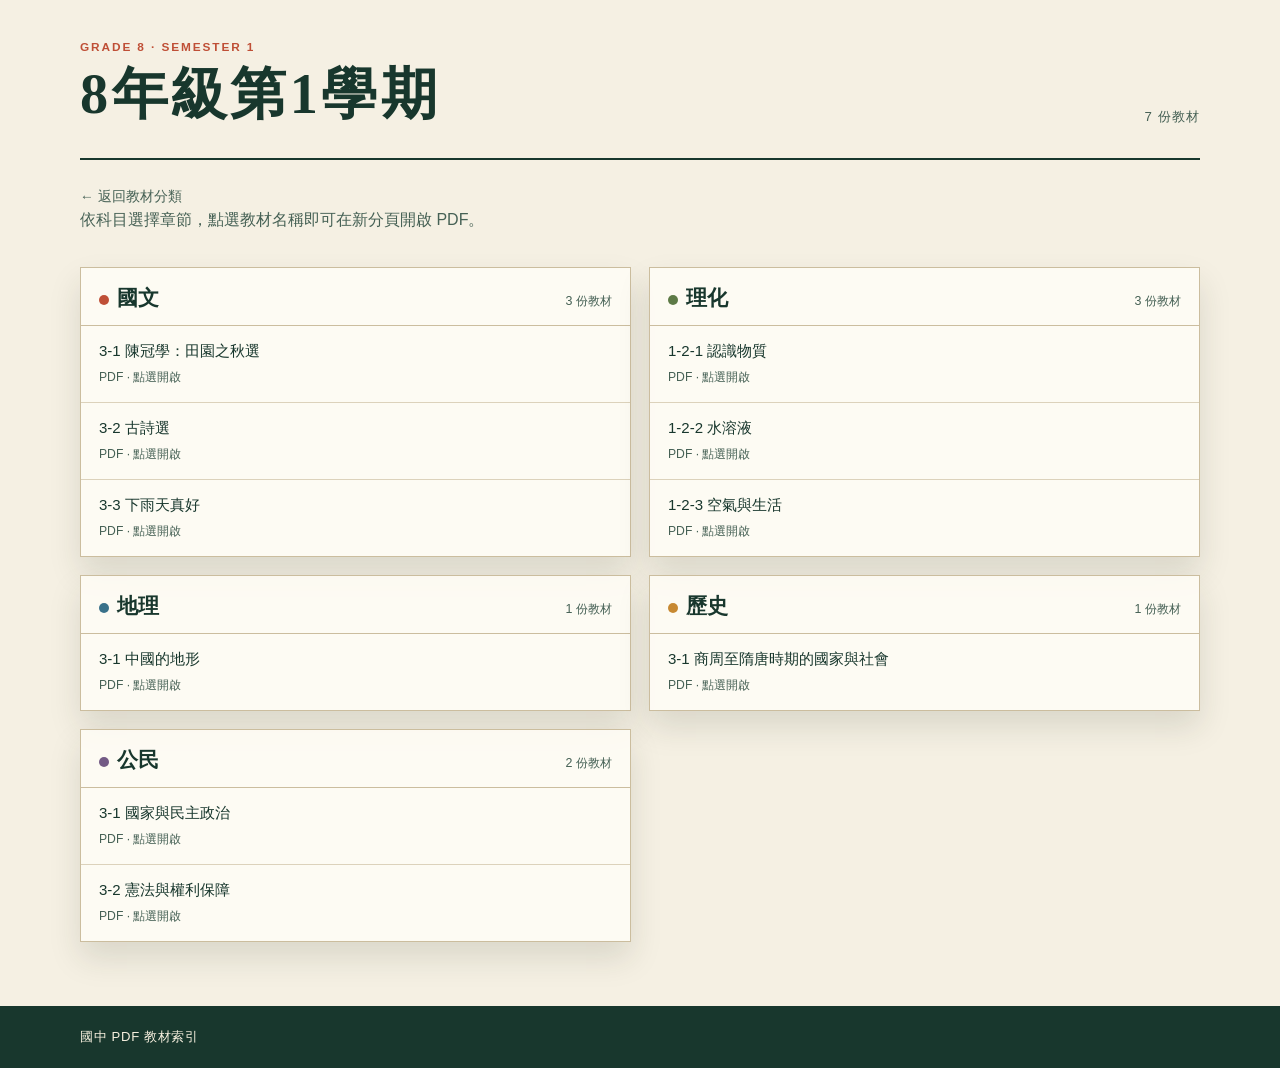
==== grade8-sem1.html @ bbd486d7 "Initial PDF textbook index website" ====
<!doctype html>
<html lang="zh-Hant"><head><meta charset="utf-8"><meta name="viewport" content="width=device-width, initial-scale=1"><title>8年級第1學期｜國中PDF教材</title><link rel="stylesheet" href="styles.css"></head>
<body><header class="site-header"><div><p class="eyebrow">GRADE 8 · SEMESTER 1</p><h1>8年級第1學期</h1></div><span class="header-mark">7 份教材</span></header><main><a class="crumb" href="index.html">← 返回教材分類</a><p class="term-description">依科目選擇章節，點選教材名稱即可在新分頁開啟 PDF。</p><section class="subject-grid">
<article class="subject chinese"><div class="subject-head"><h2><span class="tag"></span>國文</h2><span class="subject-count">3 份教材</span></div><ul class="document-list"><li><a href="8年級第1學期/國文3_1_陳冠學：田園之秋選.pdf" target="_blank"><span class="file-label">3-1 陳冠學：田園之秋選</span><span class="file-meta">PDF · 點選開啟</span></a></li><li><a href="8年級第1學期/國文3_2_古詩選.pdf" target="_blank"><span class="file-label">3-2 古詩選</span><span class="file-meta">PDF · 點選開啟</span></a></li><li><a href="8年級第1學期/國文3_3_下雨天真好.pdf" target="_blank"><span class="file-label">3-3 下雨天真好</span><span class="file-meta">PDF · 點選開啟</span></a></li></ul></article>
<article class="subject science"><div class="subject-head"><h2><span class="tag"></span>理化</h2><span class="subject-count">3 份教材</span></div><ul class="document-list"><li><a href="8年級第1學期/理化1_2-1_認識物質.pdf" target="_blank"><span class="file-label">1-2-1 認識物質</span><span class="file-meta">PDF · 點選開啟</span></a></li><li><a href="8年級第1學期/理化1_2-2_水溶液.pdf" target="_blank"><span class="file-label">1-2-2 水溶液</span><span class="file-meta">PDF · 點選開啟</span></a></li><li><a href="8年級第1學期/理化1_2-3_空氣與生活.pdf" target="_blank"><span class="file-label">1-2-3 空氣與生活</span><span class="file-meta">PDF · 點選開啟</span></a></li></ul></article>
<article class="subject geography"><div class="subject-head"><h2><span class="tag"></span>地理</h2><span class="subject-count">1 份教材</span></div><ul class="document-list"><li><a href="8年級第1學期/地理3_1_中國的地形.pdf" target="_blank"><span class="file-label">3-1 中國的地形</span><span class="file-meta">PDF · 點選開啟</span></a></li></ul></article>
<article class="subject history"><div class="subject-head"><h2><span class="tag"></span>歷史</h2><span class="subject-count">1 份教材</span></div><ul class="document-list"><li><a href="8年級第1學期/歷史3_1_商周至隋唐時期的國家與社會.pdf" target="_blank"><span class="file-label">3-1 商周至隋唐時期的國家與社會</span><span class="file-meta">PDF · 點選開啟</span></a></li></ul></article>
<article class="subject civics"><div class="subject-head"><h2><span class="tag"></span>公民</h2><span class="subject-count">2 份教材</span></div><ul class="document-list"><li><a href="8年級第1學期/公民3_1_國家與民主政治.pdf" target="_blank"><span class="file-label">3-1 國家與民主政治</span><span class="file-meta">PDF · 點選開啟</span></a></li><li><a href="8年級第1學期/公民3_2_憲法與權利保障.pdf" target="_blank"><span class="file-label">3-2 憲法與權利保障</span><span class="file-meta">PDF · 點選開啟</span></a></li></ul></article>
</section></main><footer class="site-footer">國中 PDF 教材索引</footer></body></html>
---- styles.css ----
:root {
  --ink: #18372d;
  --ink-soft: #466155;
  --paper: #f5f0e3;
  --paper-deep: #e6dcc7;
  --line: #cbbd9e;
  --vermilion: #bf4f36;
  --gold: #c78932;
  --sky: #39718a;
  --leaf: #5d7a46;
  --violet: #735a85;
  --shadow: 0 16px 30px rgba(36, 47, 33, .13);
}

* { box-sizing: border-box; }

html { background: var(--paper-deep); }

body {
  margin: 0;
  color: var(--ink);
  font-family: "Noto Sans TC", "Microsoft JhengHei", sans-serif;
  background-color: var(--paper);
  background-image: radial-gradient(rgba(66, 77, 50, .08) .7px, transparent .7px);
  background-size: 6px 6px;
}

a { color: inherit; }

.site-header {
  width: min(1120px, calc(100% - 40px));
  margin: 0 auto;
  padding: 42px 0 32px;
  display: flex;
  align-items: flex-end;
  justify-content: space-between;
  gap: 24px;
  border-bottom: 2px solid var(--ink);
}

.eyebrow {
  margin: 0 0 10px;
  color: var(--vermilion);
  font: 700 .74rem/1 "Noto Sans TC", "Microsoft JhengHei", sans-serif;
  letter-spacing: .16em;
}

h1, h2, h3, p { margin-top: 0; }

h1 {
  margin-bottom: 0;
  font-family: "Noto Serif TC", "PMingLiU", serif;
  font-size: clamp(2rem, 4.4vw, 3.8rem);
  line-height: 1.1;
  letter-spacing: .06em;
}

.header-mark {
  color: var(--ink-soft);
  font-size: .83rem;
  letter-spacing: .08em;
  white-space: nowrap;
}

main { width: min(1120px, calc(100% - 40px)); margin: 0 auto; }

.intro {
  max-width: 650px;
  margin: 42px 0 30px;
  color: var(--ink-soft);
  font-size: 1.05rem;
  line-height: 1.9;
}

.section-label {
  display: flex;
  align-items: center;
  gap: 12px;
  margin: 0 0 18px;
  font-size: .82rem;
  letter-spacing: .12em;
}

.section-label::after { content: ""; height: 1px; flex: 1; background: var(--line); }

.term-grid { display: grid; grid-template-columns: repeat(4, 1fr); gap: 14px; padding-bottom: 68px; }

.term-card {
  min-height: 194px;
  display: flex;
  flex-direction: column;
  justify-content: space-between;
  padding: 20px;
  text-decoration: none;
  background: rgba(255, 253, 246, .88);
  border: 1px solid var(--line);
  box-shadow: 4px 5px 0 var(--paper-deep);
  transition: transform .22s ease, box-shadow .22s ease, background-color .22s ease;
}

.term-card:hover, .term-card:focus-visible {
  background: #fffdf7;
  transform: translate(-3px, -4px) rotate(-.35deg);
  box-shadow: 9px 11px 0 var(--ink);
  outline: 3px solid var(--gold);
  outline-offset: 2px;
}

.term-card:nth-child(even) { transform: rotate(.45deg); }
.term-card:nth-child(even):hover, .term-card:nth-child(even):focus-visible { transform: translate(-3px, -4px) rotate(.1deg); }

.card-number { color: var(--vermilion); font: 700 .8rem/1 Georgia, serif; letter-spacing: .09em; }
.term-card h2 { margin: 34px 0 8px; font-family: "Noto Serif TC", "PMingLiU", serif; font-size: 1.35rem; line-height: 1.35; }
.card-note { margin: 0; color: var(--ink-soft); font-size: .84rem; }
.arrow { align-self: flex-end; color: var(--vermilion); font-size: 1.5rem; }

.crumb { display: inline-flex; align-items: center; gap: 8px; margin: 28px 0 0; color: var(--ink-soft); font-size: .86rem; text-decoration: none; }
.crumb:hover { color: var(--vermilion); }

.term-title { margin: 24px 0 12px; }
.term-description { margin-bottom: 32px; color: var(--ink-soft); line-height: 1.8; }

.subject-grid { display: grid; grid-template-columns: repeat(2, minmax(0, 1fr)); gap: 18px; padding-bottom: 64px; }
.subject { background: rgba(255, 253, 246, .86); border: 1px solid var(--line); box-shadow: var(--shadow); overflow: hidden; }
.subject-head { display: flex; align-items: baseline; justify-content: space-between; gap: 10px; padding: 16px 18px 13px; border-bottom: 1px solid var(--line); }
.subject h2 { margin: 0; font-family: "Noto Serif TC", "PMingLiU", serif; font-size: 1.3rem; }
.subject-count { color: var(--ink-soft); font-size: .78rem; }
.tag { display: inline-block; width: 10px; height: 10px; margin-right: 8px; border-radius: 50%; }
.chinese .tag { background: var(--vermilion); }.science .tag { background: var(--leaf); }.geography .tag { background: var(--sky); }.history .tag { background: var(--gold); }.civics .tag { background: var(--violet); }

.document-list { margin: 0; padding: 0; list-style: none; }
.document-list a { display: block; padding: 13px 18px; text-decoration: none; line-height: 1.55; border-bottom: 1px solid rgba(203, 189, 158, .65); transition: background-color .18s ease, padding-left .18s ease; }
.document-list li:last-child a { border-bottom: 0; }
.document-list a:hover, .document-list a:focus-visible { padding-left: 24px; color: var(--vermilion); background: #fff8e8; outline: none; }
.file-label { display: block; margin-bottom: 2px; color: var(--ink); font-size: .94rem; }.file-meta { color: var(--ink-soft); font-size: .76rem; }

.empty { margin: 0; padding: 20px 18px; color: var(--ink-soft); font-size: .9rem; line-height: 1.7; }
.site-footer { padding: 22px max(20px, calc((100% - 1120px) / 2)); color: #f7f0df; font-size: .82rem; letter-spacing: .05em; background: var(--ink); }

@media (max-width: 820px) { .term-grid { grid-template-columns: repeat(2, 1fr); }.subject-grid { grid-template-columns: 1fr; } }
@media (max-width: 540px) { .site-header { padding-top: 28px; align-items: flex-start; flex-direction: column; }.term-grid { grid-template-columns: 1fr; }.term-card { min-height: 154px; }.term-card h2 { margin-top: 18px; } }
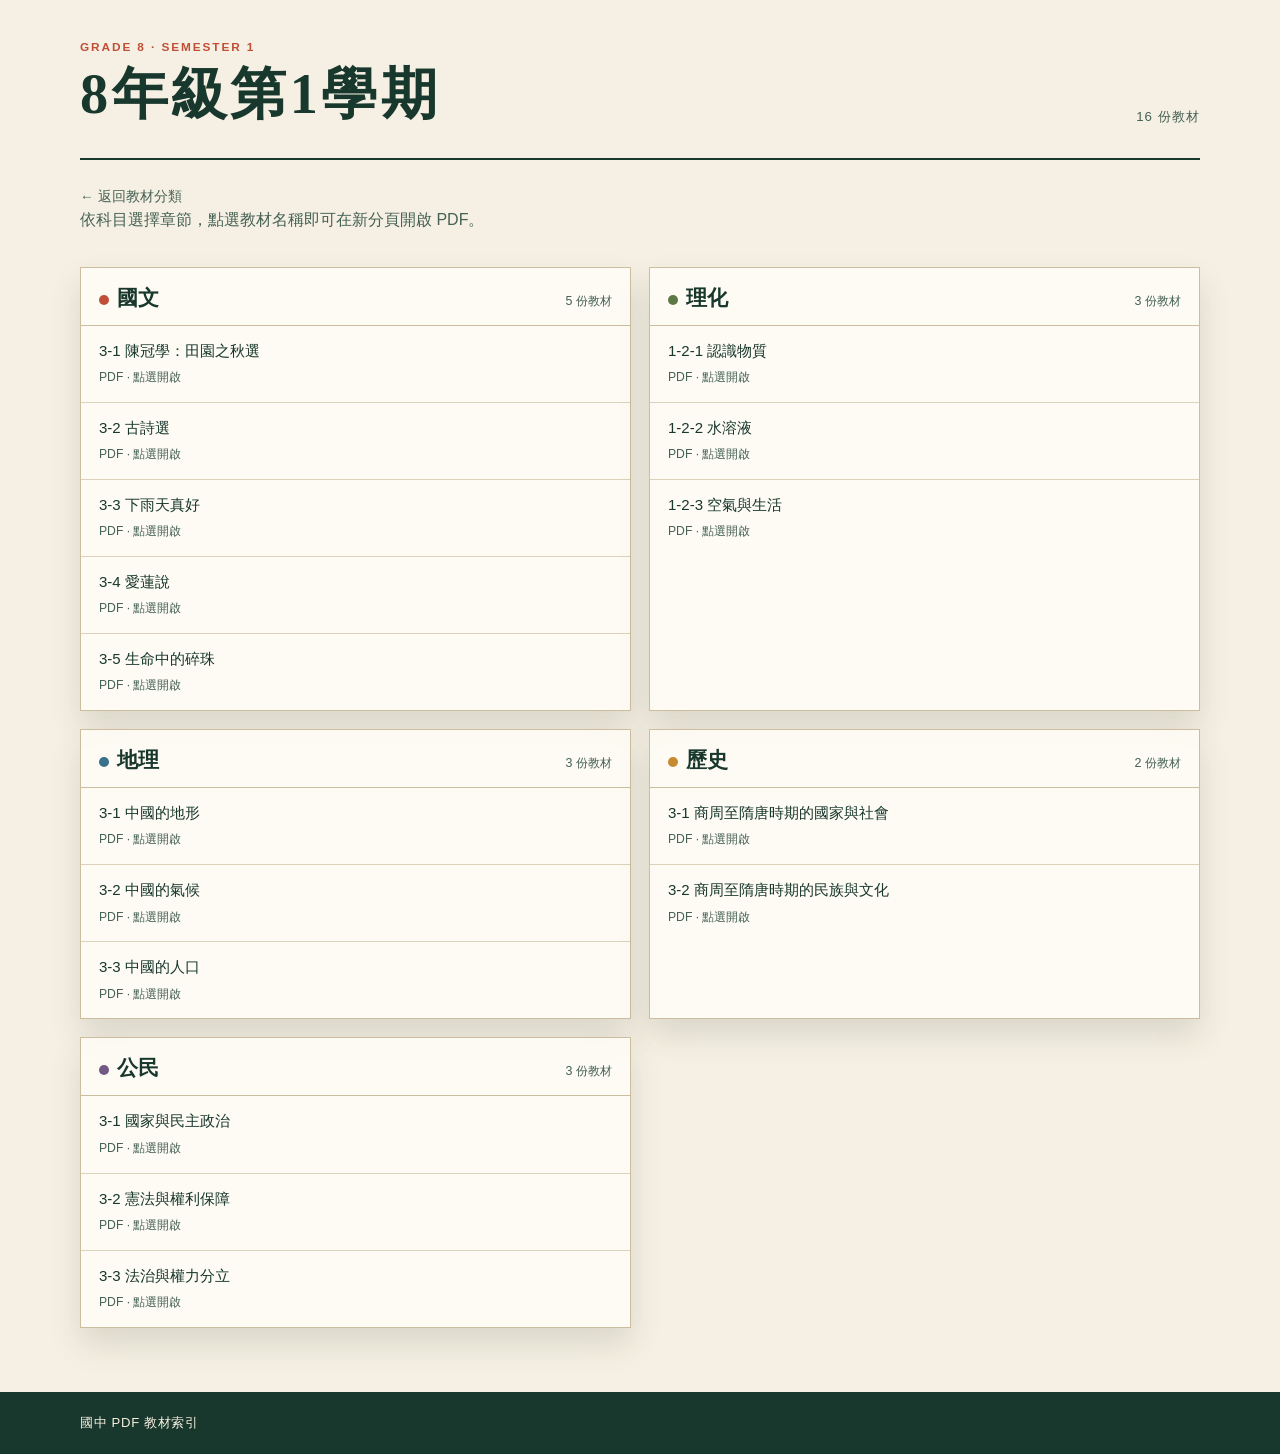
==== commit eef2dc72: "補齊 8 年級第 1 學期教材連結 - 新增國文 3-4、3-5，地理 3-2、3-3，歷史 3-2，公民 3-3 共 6 份 PDF 連結  - 校正頁首教材總數為 16 份並驗證全部連結有效  -" ====
--- a/grade8-sem1.html
+++ b/grade8-sem1.html
@@ -1,9 +1,9 @@
 <!doctype html>
 <html lang="zh-Hant"><head><meta charset="utf-8"><meta name="viewport" content="width=device-width, initial-scale=1"><title>8年級第1學期｜國中PDF教材</title><link rel="stylesheet" href="styles.css"></head>
-<body><header class="site-header"><div><p class="eyebrow">GRADE 8 · SEMESTER 1</p><h1>8年級第1學期</h1></div><span class="header-mark">7 份教材</span></header><main><a class="crumb" href="index.html">← 返回教材分類</a><p class="term-description">依科目選擇章節，點選教材名稱即可在新分頁開啟 PDF。</p><section class="subject-grid">
-<article class="subject chinese"><div class="subject-head"><h2><span class="tag"></span>國文</h2><span class="subject-count">3 份教材</span></div><ul class="document-list"><li><a href="8年級第1學期/國文3_1_陳冠學：田園之秋選.pdf" target="_blank"><span class="file-label">3-1 陳冠學：田園之秋選</span><span class="file-meta">PDF · 點選開啟</span></a></li><li><a href="8年級第1學期/國文3_2_古詩選.pdf" target="_blank"><span class="file-label">3-2 古詩選</span><span class="file-meta">PDF · 點選開啟</span></a></li><li><a href="8年級第1學期/國文3_3_下雨天真好.pdf" target="_blank"><span class="file-label">3-3 下雨天真好</span><span class="file-meta">PDF · 點選開啟</span></a></li></ul></article>
+<body><header class="site-header"><div><p class="eyebrow">GRADE 8 · SEMESTER 1</p><h1>8年級第1學期</h1></div><span class="header-mark">16 份教材</span></header><main><a class="crumb" href="index.html">← 返回教材分類</a><p class="term-description">依科目選擇章節，點選教材名稱即可在新分頁開啟 PDF。</p><section class="subject-grid">
+<article class="subject chinese"><div class="subject-head"><h2><span class="tag"></span>國文</h2><span class="subject-count">5 份教材</span></div><ul class="document-list"><li><a href="8年級第1學期/國文3_1_陳冠學：田園之秋選.pdf" target="_blank"><span class="file-label">3-1 陳冠學：田園之秋選</span><span class="file-meta">PDF · 點選開啟</span></a></li><li><a href="8年級第1學期/國文3_2_古詩選.pdf" target="_blank"><span class="file-label">3-2 古詩選</span><span class="file-meta">PDF · 點選開啟</span></a></li><li><a href="8年級第1學期/國文3_3_下雨天真好.pdf" target="_blank"><span class="file-label">3-3 下雨天真好</span><span class="file-meta">PDF · 點選開啟</span></a></li><li><a href="8年級第1學期/國文3_4_愛蓮說.pdf" target="_blank"><span class="file-label">3-4 愛蓮說</span><span class="file-meta">PDF · 點選開啟</span></a></li><li><a href="8年級第1學期/國文3_5_生命中的碎珠.pdf" target="_blank"><span class="file-label">3-5 生命中的碎珠</span><span class="file-meta">PDF · 點選開啟</span></a></li></ul></article>
 <article class="subject science"><div class="subject-head"><h2><span class="tag"></span>理化</h2><span class="subject-count">3 份教材</span></div><ul class="document-list"><li><a href="8年級第1學期/理化1_2-1_認識物質.pdf" target="_blank"><span class="file-label">1-2-1 認識物質</span><span class="file-meta">PDF · 點選開啟</span></a></li><li><a href="8年級第1學期/理化1_2-2_水溶液.pdf" target="_blank"><span class="file-label">1-2-2 水溶液</span><span class="file-meta">PDF · 點選開啟</span></a></li><li><a href="8年級第1學期/理化1_2-3_空氣與生活.pdf" target="_blank"><span class="file-label">1-2-3 空氣與生活</span><span class="file-meta">PDF · 點選開啟</span></a></li></ul></article>
-<article class="subject geography"><div class="subject-head"><h2><span class="tag"></span>地理</h2><span class="subject-count">1 份教材</span></div><ul class="document-list"><li><a href="8年級第1學期/地理3_1_中國的地形.pdf" target="_blank"><span class="file-label">3-1 中國的地形</span><span class="file-meta">PDF · 點選開啟</span></a></li></ul></article>
-<article class="subject history"><div class="subject-head"><h2><span class="tag"></span>歷史</h2><span class="subject-count">1 份教材</span></div><ul class="document-list"><li><a href="8年級第1學期/歷史3_1_商周至隋唐時期的國家與社會.pdf" target="_blank"><span class="file-label">3-1 商周至隋唐時期的國家與社會</span><span class="file-meta">PDF · 點選開啟</span></a></li></ul></article>
-<article class="subject civics"><div class="subject-head"><h2><span class="tag"></span>公民</h2><span class="subject-count">2 份教材</span></div><ul class="document-list"><li><a href="8年級第1學期/公民3_1_國家與民主政治.pdf" target="_blank"><span class="file-label">3-1 國家與民主政治</span><span class="file-meta">PDF · 點選開啟</span></a></li><li><a href="8年級第1學期/公民3_2_憲法與權利保障.pdf" target="_blank"><span class="file-label">3-2 憲法與權利保障</span><span class="file-meta">PDF · 點選開啟</span></a></li></ul></article>
+<article class="subject geography"><div class="subject-head"><h2><span class="tag"></span>地理</h2><span class="subject-count">3 份教材</span></div><ul class="document-list"><li><a href="8年級第1學期/地理3_1_中國的地形.pdf" target="_blank"><span class="file-label">3-1 中國的地形</span><span class="file-meta">PDF · 點選開啟</span></a></li><li><a href="8年級第1學期/地理3_2_中國的氣候.pdf" target="_blank"><span class="file-label">3-2 中國的氣候</span><span class="file-meta">PDF · 點選開啟</span></a></li><li><a href="8年級第1學期/地理3_3_中國的人口.pdf" target="_blank"><span class="file-label">3-3 中國的人口</span><span class="file-meta">PDF · 點選開啟</span></a></li></ul></article>
+<article class="subject history"><div class="subject-head"><h2><span class="tag"></span>歷史</h2><span class="subject-count">2 份教材</span></div><ul class="document-list"><li><a href="8年級第1學期/歷史3_1_商周至隋唐時期的國家與社會.pdf" target="_blank"><span class="file-label">3-1 商周至隋唐時期的國家與社會</span><span class="file-meta">PDF · 點選開啟</span></a></li><li><a href="8年級第1學期/歷史3_2_商周至隋唐時期的民族與文化.pdf" target="_blank"><span class="file-label">3-2 商周至隋唐時期的民族與文化</span><span class="file-meta">PDF · 點選開啟</span></a></li></ul></article>
+<article class="subject civics"><div class="subject-head"><h2><span class="tag"></span>公民</h2><span class="subject-count">3 份教材</span></div><ul class="document-list"><li><a href="8年級第1學期/公民3_1_國家與民主政治.pdf" target="_blank"><span class="file-label">3-1 國家與民主政治</span><span class="file-meta">PDF · 點選開啟</span></a></li><li><a href="8年級第1學期/公民3_2_憲法與權利保障.pdf" target="_blank"><span class="file-label">3-2 憲法與權利保障</span><span class="file-meta">PDF · 點選開啟</span></a></li><li><a href="8年級第1學期/公民3_3_法治與權力分立.pdf" target="_blank"><span class="file-label">3-3 法治與權力分立</span><span class="file-meta">PDF · 點選開啟</span></a></li></ul></article>
 </section></main><footer class="site-footer">國中 PDF 教材索引</footer></body></html>
--- a/styles.css
+++ b/styles.css
@@ -126,7 +126,7 @@
 .subject h2 { margin: 0; font-family: "Noto Serif TC", "PMingLiU", serif; font-size: 1.3rem; }
 .subject-count { color: var(--ink-soft); font-size: .78rem; }
 .tag { display: inline-block; width: 10px; height: 10px; margin-right: 8px; border-radius: 50%; }
-.chinese .tag { background: var(--vermilion); }.science .tag { background: var(--leaf); }.geography .tag { background: var(--sky); }.history .tag { background: var(--gold); }.civics .tag { background: var(--violet); }
+.chinese .tag { background: var(--vermilion); }.science .tag { background: var(--leaf); }.math .tag { background: var(--ink); }.physics .tag { background: var(--sky); }.chemistry .tag { background: var(--gold); }.biology .tag { background: var(--leaf); }.earth-science .tag { background: var(--violet); }.geography .tag { background: var(--sky); }.history .tag { background: var(--gold); }.civics .tag { background: var(--violet); }
 
 .document-list { margin: 0; padding: 0; list-style: none; }
 .document-list a { display: block; padding: 13px 18px; text-decoration: none; line-height: 1.55; border-bottom: 1px solid rgba(203, 189, 158, .65); transition: background-color .18s ease, padding-left .18s ease; }
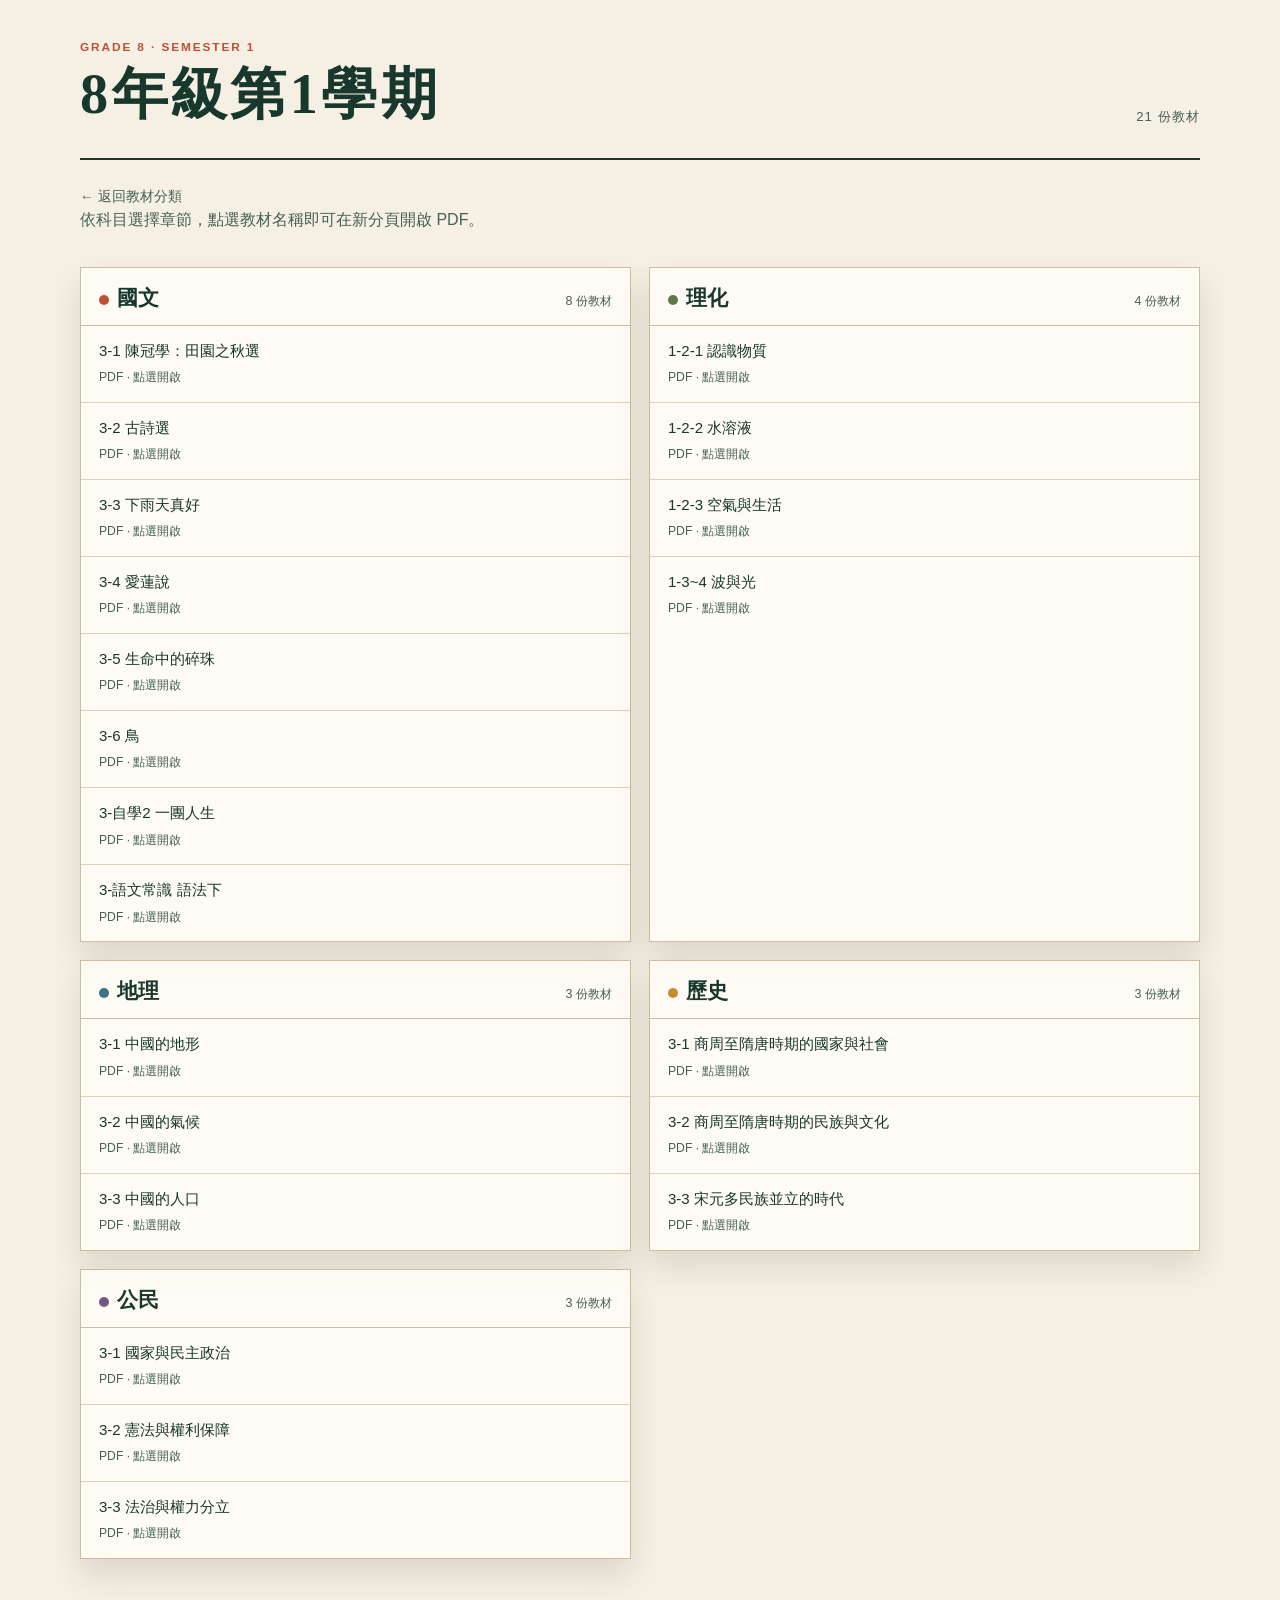
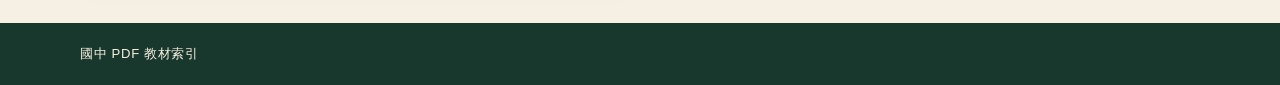
==== commit ef60e3fe: "補齊並發布 8 年級第 1 學期 5 份教材 - 新增國文 3-6、自學2、語文常識，理化 1-3~4，歷史 3-3 共 5 份 PDF 連結  - 校正教材總數為 21 份並驗證全部連結有效  - " ====
--- a/grade8-sem1.html
+++ b/grade8-sem1.html
@@ -1,9 +1,9 @@
 <!doctype html>
 <html lang="zh-Hant"><head><meta charset="utf-8"><meta name="viewport" content="width=device-width, initial-scale=1"><title>8年級第1學期｜國中PDF教材</title><link rel="stylesheet" href="styles.css"></head>
-<body><header class="site-header"><div><p class="eyebrow">GRADE 8 · SEMESTER 1</p><h1>8年級第1學期</h1></div><span class="header-mark">16 份教材</span></header><main><a class="crumb" href="index.html">← 返回教材分類</a><p class="term-description">依科目選擇章節，點選教材名稱即可在新分頁開啟 PDF。</p><section class="subject-grid">
-<article class="subject chinese"><div class="subject-head"><h2><span class="tag"></span>國文</h2><span class="subject-count">5 份教材</span></div><ul class="document-list"><li><a href="8年級第1學期/國文3_1_陳冠學：田園之秋選.pdf" target="_blank"><span class="file-label">3-1 陳冠學：田園之秋選</span><span class="file-meta">PDF · 點選開啟</span></a></li><li><a href="8年級第1學期/國文3_2_古詩選.pdf" target="_blank"><span class="file-label">3-2 古詩選</span><span class="file-meta">PDF · 點選開啟</span></a></li><li><a href="8年級第1學期/國文3_3_下雨天真好.pdf" target="_blank"><span class="file-label">3-3 下雨天真好</span><span class="file-meta">PDF · 點選開啟</span></a></li><li><a href="8年級第1學期/國文3_4_愛蓮說.pdf" target="_blank"><span class="file-label">3-4 愛蓮說</span><span class="file-meta">PDF · 點選開啟</span></a></li><li><a href="8年級第1學期/國文3_5_生命中的碎珠.pdf" target="_blank"><span class="file-label">3-5 生命中的碎珠</span><span class="file-meta">PDF · 點選開啟</span></a></li></ul></article>
-<article class="subject science"><div class="subject-head"><h2><span class="tag"></span>理化</h2><span class="subject-count">3 份教材</span></div><ul class="document-list"><li><a href="8年級第1學期/理化1_2-1_認識物質.pdf" target="_blank"><span class="file-label">1-2-1 認識物質</span><span class="file-meta">PDF · 點選開啟</span></a></li><li><a href="8年級第1學期/理化1_2-2_水溶液.pdf" target="_blank"><span class="file-label">1-2-2 水溶液</span><span class="file-meta">PDF · 點選開啟</span></a></li><li><a href="8年級第1學期/理化1_2-3_空氣與生活.pdf" target="_blank"><span class="file-label">1-2-3 空氣與生活</span><span class="file-meta">PDF · 點選開啟</span></a></li></ul></article>
+<body><header class="site-header"><div><p class="eyebrow">GRADE 8 · SEMESTER 1</p><h1>8年級第1學期</h1></div><span class="header-mark">21 份教材</span></header><main><a class="crumb" href="index.html">← 返回教材分類</a><p class="term-description">依科目選擇章節，點選教材名稱即可在新分頁開啟 PDF。</p><section class="subject-grid">
+<article class="subject chinese"><div class="subject-head"><h2><span class="tag"></span>國文</h2><span class="subject-count">8 份教材</span></div><ul class="document-list"><li><a href="8年級第1學期/國文3_1_陳冠學：田園之秋選.pdf" target="_blank"><span class="file-label">3-1 陳冠學：田園之秋選</span><span class="file-meta">PDF · 點選開啟</span></a></li><li><a href="8年級第1學期/國文3_2_古詩選.pdf" target="_blank"><span class="file-label">3-2 古詩選</span><span class="file-meta">PDF · 點選開啟</span></a></li><li><a href="8年級第1學期/國文3_3_下雨天真好.pdf" target="_blank"><span class="file-label">3-3 下雨天真好</span><span class="file-meta">PDF · 點選開啟</span></a></li><li><a href="8年級第1學期/國文3_4_愛蓮說.pdf" target="_blank"><span class="file-label">3-4 愛蓮說</span><span class="file-meta">PDF · 點選開啟</span></a></li><li><a href="8年級第1學期/國文3_5_生命中的碎珠.pdf" target="_blank"><span class="file-label">3-5 生命中的碎珠</span><span class="file-meta">PDF · 點選開啟</span></a></li><li><a href="8年級第1學期/國文3_6_鳥.pdf" target="_blank"><span class="file-label">3-6 鳥</span><span class="file-meta">PDF · 點選開啟</span></a></li><li><a href="8年級第1學期/國文3_自學2_一團人生.pdf" target="_blank"><span class="file-label">3-自學2 一團人生</span><span class="file-meta">PDF · 點選開啟</span></a></li><li><a href="8年級第1學期/國文3_語文常識_語法下.pdf" target="_blank"><span class="file-label">3-語文常識 語法下</span><span class="file-meta">PDF · 點選開啟</span></a></li></ul></article>
+<article class="subject science"><div class="subject-head"><h2><span class="tag"></span>理化</h2><span class="subject-count">4 份教材</span></div><ul class="document-list"><li><a href="8年級第1學期/理化1_2-1_認識物質.pdf" target="_blank"><span class="file-label">1-2-1 認識物質</span><span class="file-meta">PDF · 點選開啟</span></a></li><li><a href="8年級第1學期/理化1_2-2_水溶液.pdf" target="_blank"><span class="file-label">1-2-2 水溶液</span><span class="file-meta">PDF · 點選開啟</span></a></li><li><a href="8年級第1學期/理化1_2-3_空氣與生活.pdf" target="_blank"><span class="file-label">1-2-3 空氣與生活</span><span class="file-meta">PDF · 點選開啟</span></a></li><li><a href="8年級第1學期/理化1_3~4波與光.pdf" target="_blank"><span class="file-label">1-3~4 波與光</span><span class="file-meta">PDF · 點選開啟</span></a></li></ul></article>
 <article class="subject geography"><div class="subject-head"><h2><span class="tag"></span>地理</h2><span class="subject-count">3 份教材</span></div><ul class="document-list"><li><a href="8年級第1學期/地理3_1_中國的地形.pdf" target="_blank"><span class="file-label">3-1 中國的地形</span><span class="file-meta">PDF · 點選開啟</span></a></li><li><a href="8年級第1學期/地理3_2_中國的氣候.pdf" target="_blank"><span class="file-label">3-2 中國的氣候</span><span class="file-meta">PDF · 點選開啟</span></a></li><li><a href="8年級第1學期/地理3_3_中國的人口.pdf" target="_blank"><span class="file-label">3-3 中國的人口</span><span class="file-meta">PDF · 點選開啟</span></a></li></ul></article>
-<article class="subject history"><div class="subject-head"><h2><span class="tag"></span>歷史</h2><span class="subject-count">2 份教材</span></div><ul class="document-list"><li><a href="8年級第1學期/歷史3_1_商周至隋唐時期的國家與社會.pdf" target="_blank"><span class="file-label">3-1 商周至隋唐時期的國家與社會</span><span class="file-meta">PDF · 點選開啟</span></a></li><li><a href="8年級第1學期/歷史3_2_商周至隋唐時期的民族與文化.pdf" target="_blank"><span class="file-label">3-2 商周至隋唐時期的民族與文化</span><span class="file-meta">PDF · 點選開啟</span></a></li></ul></article>
+<article class="subject history"><div class="subject-head"><h2><span class="tag"></span>歷史</h2><span class="subject-count">3 份教材</span></div><ul class="document-list"><li><a href="8年級第1學期/歷史3_1_商周至隋唐時期的國家與社會.pdf" target="_blank"><span class="file-label">3-1 商周至隋唐時期的國家與社會</span><span class="file-meta">PDF · 點選開啟</span></a></li><li><a href="8年級第1學期/歷史3_2_商周至隋唐時期的民族與文化.pdf" target="_blank"><span class="file-label">3-2 商周至隋唐時期的民族與文化</span><span class="file-meta">PDF · 點選開啟</span></a></li><li><a href="8年級第1學期/歷史3_3_宋元多民族並立的時代.pdf" target="_blank"><span class="file-label">3-3 宋元多民族並立的時代</span><span class="file-meta">PDF · 點選開啟</span></a></li></ul></article>
 <article class="subject civics"><div class="subject-head"><h2><span class="tag"></span>公民</h2><span class="subject-count">3 份教材</span></div><ul class="document-list"><li><a href="8年級第1學期/公民3_1_國家與民主政治.pdf" target="_blank"><span class="file-label">3-1 國家與民主政治</span><span class="file-meta">PDF · 點選開啟</span></a></li><li><a href="8年級第1學期/公民3_2_憲法與權利保障.pdf" target="_blank"><span class="file-label">3-2 憲法與權利保障</span><span class="file-meta">PDF · 點選開啟</span></a></li><li><a href="8年級第1學期/公民3_3_法治與權力分立.pdf" target="_blank"><span class="file-label">3-3 法治與權力分立</span><span class="file-meta">PDF · 點選開啟</span></a></li></ul></article>
 </section></main><footer class="site-footer">國中 PDF 教材索引</footer></body></html>
